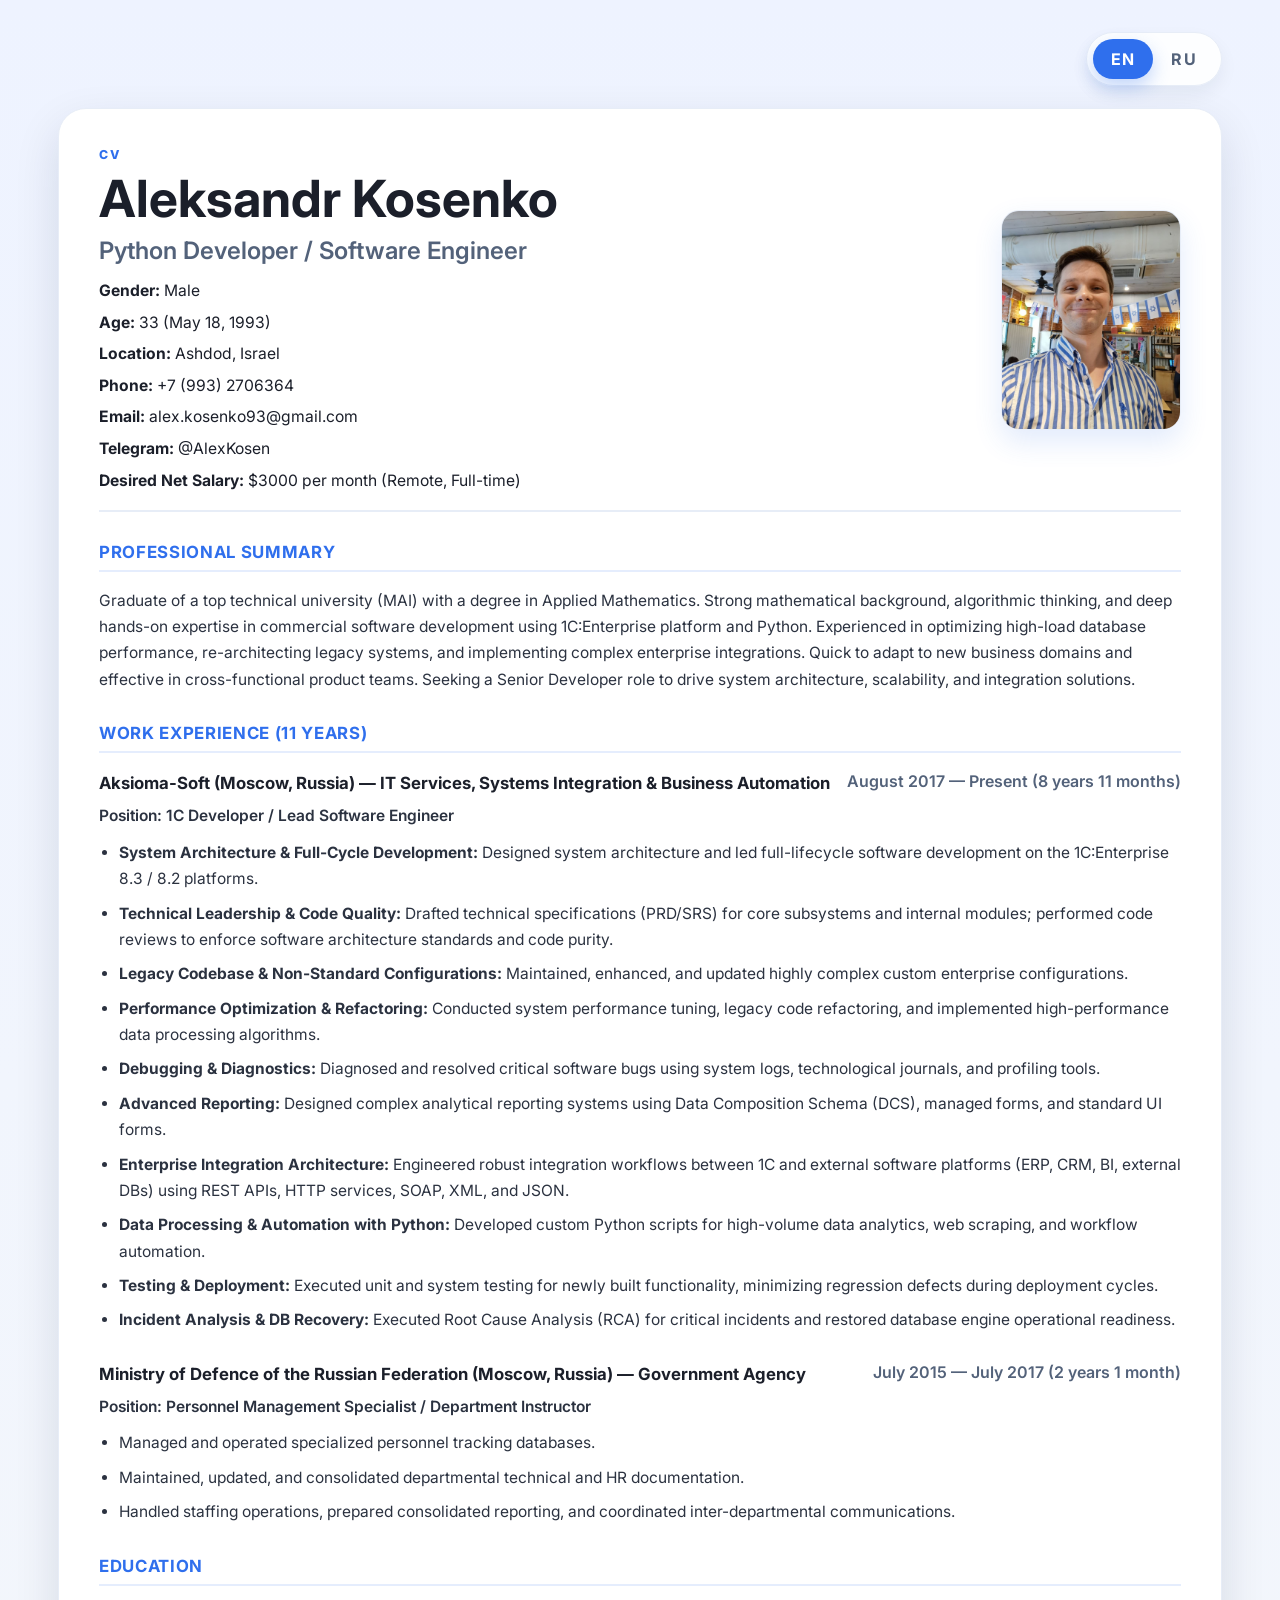
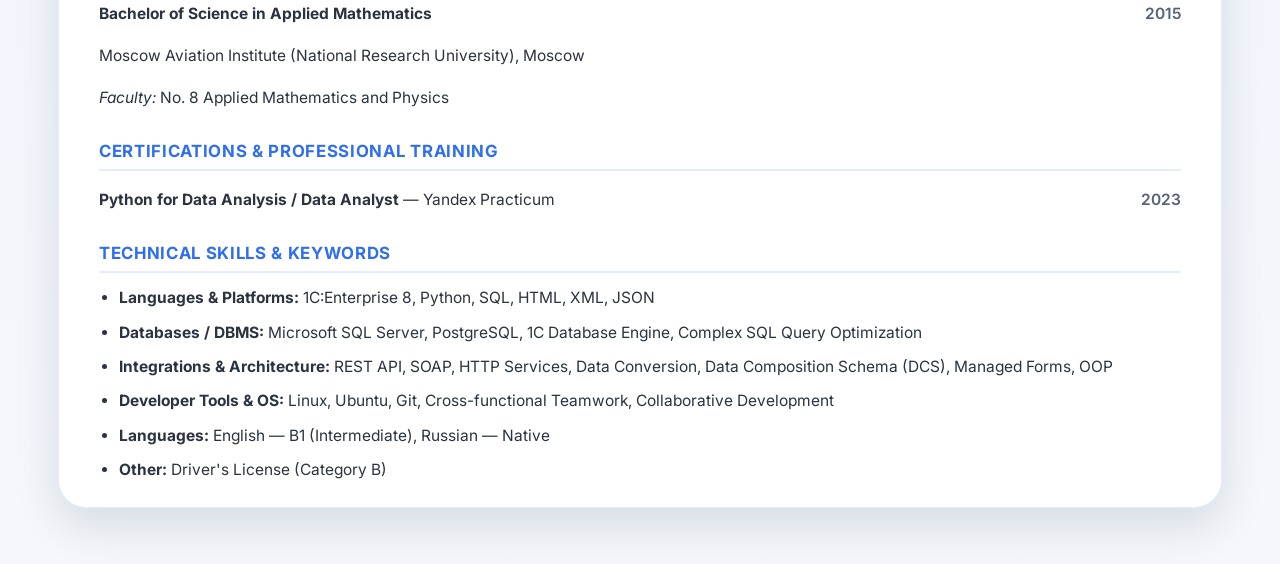
==== python/index.html @ 02d1997e "Init rep" ====
<!DOCTYPE html>
<html lang="en">
  <head>
    <meta charset="UTF-8" />
    <meta name="viewport" content="width=device-width, initial-scale=1.0" />
    <title>Python CV | Aleksandr Kosenko</title>
    <meta name="description" content="Python CV of Aleksandr Kosenko in English and Russian." />
    <link rel="preconnect" href="https://fonts.googleapis.com" />
    <link rel="preconnect" href="https://fonts.gstatic.com" crossorigin />
    <link
      href="https://fonts.googleapis.com/css2?family=Inter:wght@400;500;600;700;800&display=swap"
      rel="stylesheet"
    />
    <link rel="stylesheet" href="../styles.css" />
  </head>
  <body data-lang="en">
    <div class="page-shell">
      <header class="topbar">
        <div class="language-toggle" aria-label="Language selector">
          <button class="lang-btn active" data-lang-toggle="en" type="button" aria-pressed="true">EN</button>
          <button class="lang-btn" data-lang-toggle="ru" type="button" aria-pressed="false">RU</button>
        </div>
      </header>

      <main class="cv-card">
        <section class="lang-panel en active" aria-live="polite">
          <div class="profile-header">
            <div class="profile-copy">
              <p class="eyebrow">CV</p>
              <h1>Aleksandr Kosenko</h1>
              <h2>Python Developer / Software Engineer</h2>
              <ul class="contact-list">
                <li><span>Gender:</span> Male</li>
                <li><span>Age:</span> 33 (May 18, 1993)</li>
                <li><span>Location:</span> Ashdod, Israel</li>
                <li><span>Phone:</span> +7 (993) 2706364</li>
                <li><span>Email:</span> alex.kosenko93@gmail.com</li>
                <li><span>Telegram:</span> @AlexKosen</li>
                <li><span>Desired Net Salary:</span> $3000 per month (Remote, Full-time)</li>
              </ul>
            </div>
            <div class="portrait-wrap">
              <img src="../assets/photo_2026-08-07_17-17-31.jpg" alt="Aleksandr Kosenko portrait" />
            </div>
          </div>

          <section class="block">
            <h3>Professional Summary</h3>
            <p>
              Graduate of a top technical university (MAI) with a degree in Applied Mathematics.
              Strong mathematical background, algorithmic thinking, and deep hands-on expertise in
              commercial software development using 1C:Enterprise platform and Python. Experienced in
              optimizing high-load database performance, re-architecting legacy systems, and
              implementing complex enterprise integrations. Quick to adapt to new business domains and
              effective in cross-functional product teams. Seeking a Senior Developer role to drive
              system architecture, scalability, and integration solutions.
            </p>
          </section>

          <section class="block">
            <h3>Work Experience (11 Years)</h3>
            <div class="job">
              <div class="job-header">
                <h4>Aksioma-Soft (Moscow, Russia) — IT Services, Systems Integration &amp; Business Automation</h4>
                <span>August 2017 — Present (8 years 11 months)</span>
              </div>
              <p class="role">Position: 1C Developer / Lead Software Engineer</p>
              <ul>
                <li><strong>System Architecture &amp; Full-Cycle Development:</strong> Designed system architecture and led full-lifecycle software development on the 1C:Enterprise 8.3 / 8.2 platforms.</li>
                <li><strong>Technical Leadership &amp; Code Quality:</strong> Drafted technical specifications (PRD/SRS) for core subsystems and internal modules; performed code reviews to enforce software architecture standards and code purity.</li>
                <li><strong>Legacy Codebase &amp; Non-Standard Configurations:</strong> Maintained, enhanced, and updated highly complex custom enterprise configurations.</li>
                <li><strong>Performance Optimization &amp; Refactoring:</strong> Conducted system performance tuning, legacy code refactoring, and implemented high-performance data processing algorithms.</li>
                <li><strong>Debugging &amp; Diagnostics:</strong> Diagnosed and resolved critical software bugs using system logs, technological journals, and profiling tools.</li>
                <li><strong>Advanced Reporting:</strong> Designed complex analytical reporting systems using Data Composition Schema (DCS), managed forms, and standard UI forms.</li>
                <li><strong>Enterprise Integration Architecture:</strong> Engineered robust integration workflows between 1C and external software platforms (ERP, CRM, BI, external DBs) using REST APIs, HTTP services, SOAP, XML, and JSON.</li>
                <li><strong>Data Processing &amp; Automation with Python:</strong> Developed custom Python scripts for high-volume data analytics, web scraping, and workflow automation.</li>
                <li><strong>Testing &amp; Deployment:</strong> Executed unit and system testing for newly built functionality, minimizing regression defects during deployment cycles.</li>
                <li><strong>Incident Analysis &amp; DB Recovery:</strong> Executed Root Cause Analysis (RCA) for critical incidents and restored database engine operational readiness.</li>
              </ul>
            </div>

            <div class="job">
              <div class="job-header">
                <h4>Ministry of Defence of the Russian Federation (Moscow, Russia) — Government Agency</h4>
                <span>July 2015 — July 2017 (2 years 1 month)</span>
              </div>
              <p class="role">Position: Personnel Management Specialist / Department Instructor</p>
              <ul>
                <li>Managed and operated specialized personnel tracking databases.</li>
                <li>Maintained, updated, and consolidated departmental technical and HR documentation.</li>
                <li>Handled staffing operations, prepared consolidated reporting, and coordinated inter-departmental communications.</li>
              </ul>
            </div>
          </section>

          <section class="block">
            <h3>Education</h3>
            <p><strong>Bachelor of Science in Applied Mathematics</strong> <span class="float-right">2015</span></p>
            <p>Moscow Aviation Institute (National Research University), Moscow</p>
            <p><em>Faculty:</em> No. 8 Applied Mathematics and Physics</p>
          </section>

          <section class="block">
            <h3>Certifications &amp; Professional Training</h3>
            <p><strong>Python for Data Analysis / Data Analyst</strong> — Yandex Practicum <span class="float-right">2023</span></p>
          </section>

          <section class="block">
            <h3>Technical Skills &amp; Keywords</h3>
            <ul>
              <li><strong>Languages &amp; Platforms:</strong> 1C:Enterprise 8, Python, SQL, HTML, XML, JSON</li>
              <li><strong>Databases / DBMS:</strong> Microsoft SQL Server, PostgreSQL, 1C Database Engine, Complex SQL Query Optimization</li>
              <li><strong>Integrations &amp; Architecture:</strong> REST API, SOAP, HTTP Services, Data Conversion, Data Composition Schema (DCS), Managed Forms, OOP</li>
              <li><strong>Developer Tools &amp; OS:</strong> Linux, Ubuntu, Git, Cross-functional Teamwork, Collaborative Development</li>
              <li><strong>Languages:</strong> English — B1 (Intermediate), Russian — Native</li>
              <li><strong>Other:</strong> Driver's License (Category B)</li>
            </ul>
          </section>
        </section>

        <section class="lang-panel ru" aria-live="polite">
          <div class="profile-header">
            <div class="profile-copy">
              <p class="eyebrow">Резюме</p>
              <h1>Александр Косенко</h1>
              <h2>Python Developer / Software Engineer</h2>
              <ul class="contact-list">
                <li><span>Пол:</span> Мужчина</li>
                <li><span>Возраст:</span> 33 (18 мая 1993)</li>
                <li><span>Местоположение:</span> Ашдод, Израиль</li>
                <li><span>Телефон:</span> +7 (993) 2706364</li>
                <li><span>Email:</span> alex.kosenko93@gmail.com</li>
                <li><span>Telegram:</span> @AlexKosen</li>
                <li><span>Желаемая чистая зарплата:</span> $3000 в месяц (Удалённо, Full-time)</li>
              </ul>
            </div>
            <div class="portrait-wrap">
              <img src="../assets/photo_2026-08-07_17-17-31.jpg" alt="Портрет Александра Косенко" />
            </div>
          </div>

          <section class="block">
            <h3>Профессиональное резюме</h3>
            <p>
              Выпускник ведущего технического университета (МАИ) по специальности «Прикладная
              математика». Сильная математическая подготовка, алгоритмическое мышление и глубокий
              практический опыт коммерческой разработки на платформе 1C:Предприятие и в Python.
              Опыт оптимизации производительности высоконагруженных баз данных, реархитектуризации
              устаревших систем и реализации сложных корпоративных интеграций. Быстро адаптируюсь к
              новым бизнес-сферам и эффективно работаю в кросс-функциональных продуктовых командах.
              Ищу роль Senior Developer для развития архитектуры систем, масштабируемости и
              интеграционных решений.
            </p>
          </section>

          <section class="block">
            <h3>Опыт работы (11 лет)</h3>
            <div class="job">
              <div class="job-header">
                <h4>Aksioma-Soft (Москва, Россия) — IT-сервисы, системная интеграция и автоматизация бизнеса</h4>
                <span>Август 2017 — настоящее время (8 лет 11 месяцев)</span>
              </div>
              <p class="role">Должность: 1C Developer / Lead Software Engineer</p>
              <ul>
                <li><strong>Архитектура систем и полный цикл разработки:</strong> Разрабатывал архитектуру систем и вел полный цикл разработки на платформах 1C:Предприятие 8.3 / 8.2.</li>
                <li><strong>Техническое лидерство и качество кода:</strong> Составлял технические спецификации (PRD/SRS) для ключевых подсистем и внутренних модулей; проводил code review для соблюдения стандартов архитектуры и чистоты кода.</li>
                <li><strong>Устаревшие кодовые базы и нестандартные конфигурации:</strong> Поддерживал, развивал и обновлял сложные кастомные конфигурации предприятий.</li>
                <li><strong>Оптимизация производительности и рефакторинг:</strong> Проводил tuning систем, рефакторинг legacy-кода и внедрение высокопроизводительных алгоритмов обработки данных.</li>
                <li><strong>Отладка и диагностика:</strong> Диагностировал и устранял критические ошибки с помощью системных журналов, технологических журналов и профилирования.</li>
                <li><strong>Расширенная аналитика и отчётность:</strong> Разрабатывал сложные системы аналитических отчётов с использованием DCS, управляемых форм и стандартных UI-форм.</li>
                <li><strong>Архитектура корпоративных интеграций:</strong> Создавал надёжные интеграционные сценарии между 1C и внешними системами (ERP, CRM, BI, внешние БД) с помощью REST API, HTTP-сервисов, SOAP, XML и JSON.</li>
                <li><strong>Обработка данных и автоматизация на Python:</strong> Разрабатывал кастомные Python-скрипты для анализа больших объёмов данных, парсинга веб-сайтов и автоматизации рабочих процессов.</li>
                <li><strong>Тестирование и деплой:</strong> Проводил unit- и system-тестирование нового функционала, сокращая количество регрессионных ошибок при релизах.</li>
                <li><strong>Анализ инцидентов и восстановление БД:</strong> Проводил RCA для критических инцидентов и восстанавливал работоспособность СУБД.</li>
              </ul>
            </div>

            <div class="job">
              <div class="job-header">
                <h4>Министерство обороны РФ (Москва, Россия) — Государственное учреждение</h4>
                <span>Июль 2015 — Июль 2017 (2 года 1 месяц)</span>
              </div>
              <p class="role">Должность: Специалист по управлению персоналом / инструктор отдела</p>
              <ul>
                <li>Управлял и обслуживал специализированные базы данных учёта персонала.</li>
                <li>Поддерживал, обновлял и consolidating departmental technical and HR documentation.</li>
                <li>Осуществлял кадровые операции, готовил сводные отчёты и координировал взаимодействие между подразделениями.</li>
              </ul>
            </div>
          </section>

          <section class="block">
            <h3>Образование</h3>
            <p><strong>Бакалавр прикладной математики</strong> <span class="float-right">2015</span></p>
            <p>Московский авиационный институт (национальный исследовательский университет), Москва</p>
            <p><em>Факультет:</em> № 8 Прикладной математики и физики</p>
          </section>

          <section class="block">
            <h3>Сертификаты и профессиональное обучение</h3>
            <p><strong>Python for Data Analysis / Data Analyst</strong> — Yandex Practicum <span class="float-right">2023</span></p>
          </section>

          <section class="block">
            <h3>Технические навыки и ключевые слова</h3>
            <ul>
              <li><strong>Языки и платформы:</strong> 1C:Предприятие 8, Python, SQL, HTML, XML, JSON</li>
              <li><strong>Базы данных / СУБД:</strong> Microsoft SQL Server, PostgreSQL, 1C Database Engine, сложная оптимизация SQL-запросов</li>
              <li><strong>Интеграции и архитектура:</strong> REST API, SOAP, HTTP Services, Data Conversion, Data Composition Schema (DCS), Managed Forms, OOP</li>
              <li><strong>Инструменты разработчика и ОС:</strong> Linux, Ubuntu, Git, работа в кросс-функциональных командах, совместная разработка</li>
              <li><strong>Языки:</strong> Английский — B1 (средний), Русский — родной</li>
              <li><strong>Другое:</strong> Водительские права (категория B)</li>
            </ul>
          </section>
        </section>
      </main>
    </div>

    <script src="../script.js"></script>
  </body>
</html>
---- styles.css ----
:root {
  --bg: #f4f7fb;
  --card: #ffffff;
  --text: #1b1f2a;
  --muted: #53627a;
  --primary: #2f6fed;
  --primary-soft: rgba(47, 111, 237, 0.12);
  --line: #e7edf7;
  --shadow: 0 18px 46px rgba(11, 25, 58, 0.12);
}

* {
  box-sizing: border-box;
}

html {
  scroll-behavior: smooth;
}

body {
  margin: 0;
  min-height: 100vh;
  font-family: "Inter", sans-serif;
  background: linear-gradient(180deg, #eef3ff 0%, var(--bg) 100%);
  color: var(--text);
}

img {
  max-width: 100%;
  display: block;
}

button {
  font: inherit;
}

.page-shell {
  max-width: 1200px;
  margin: 0 auto;
  padding: 32px 18px 56px;
}

.topbar {
  display: flex;
  justify-content: flex-end;
  margin-bottom: 22px;
}

.language-toggle {
  display: inline-flex;
  padding: 6px;
  border-radius: 999px;
  background: rgba(255, 255, 255, 0.9);
  border: 1px solid var(--line);
  box-shadow: 0 8px 18px rgba(17, 31, 58, 0.06);
}

.lang-btn {
  border: none;
  background: transparent;
  color: var(--muted);
  border-radius: 999px;
  padding: 10px 18px;
  cursor: pointer;
  font-weight: 700;
  letter-spacing: 0.08em;
  transition: all 0.2s ease;
}

.lang-btn.active {
  background: var(--primary);
  color: #fff;
  box-shadow: 0 8px 18px rgba(47, 111, 237, 0.28);
}

.cv-card {
  background: var(--card);
  border: 1px solid var(--line);
  border-radius: 28px;
  box-shadow: var(--shadow);
  padding: 38px 40px 24px;
}

.lang-panel {
  display: none;
}

.lang-panel.active {
  display: block;
}

.profile-header {
  display: flex;
  justify-content: space-between;
  align-items: center;
  gap: 28px;
  padding-bottom: 18px;
  border-bottom: 2px solid var(--line);
}

.eyebrow {
  margin: 0 0 8px;
  color: var(--primary);
  font-size: 0.77rem;
  font-weight: 800;
  letter-spacing: 0.14em;
  text-transform: uppercase;
}

h1 {
  margin: 0;
  font-size: clamp(2.3rem, 4vw, 3.25rem);
  line-height: 1.1;
}

h2 {
  margin: 10px 0 14px;
  font-size: clamp(1.1rem, 2vw, 1.5rem);
  color: var(--muted);
  font-weight: 600;
}

.contact-list {
  list-style: none;
  padding: 0;
  margin: 0;
  display: grid;
  gap: 8px;
  font-size: 0.98rem;
}

.contact-list li {
  line-height: 1.5;
}

.contact-list span {
  font-weight: 700;
}

.portrait-wrap {
  flex-shrink: 0;
  width: 180px;
  height: 220px;
  border-radius: 18px;
  overflow: hidden;
  background: linear-gradient(135deg, var(--primary-soft), #e8f0ff);
  border: 1px solid var(--line);
  box-shadow: 0 12px 28px rgba(47, 111, 237, 0.14);
}

.portrait-wrap img {
  width: 100%;
  height: 100%;
  object-fit: cover;
}

.block {
  margin-top: 30px;
}

.block h3 {
  margin: 0 0 12px;
  padding-bottom: 8px;
  border-bottom: 2px solid var(--primary-soft);
  color: var(--primary);
  font-size: 1.05rem;
  letter-spacing: 0.04em;
  text-transform: uppercase;
}

.block p,
.block li {
  color: #2b3240;
  line-height: 1.7;
  font-size: 0.97rem;
}

.block ul {
  margin: 0;
  padding-left: 20px;
  display: grid;
  gap: 8px;
}

.job {
  margin-top: 18px;
}

.job + .job {
  margin-top: 28px;
}

.job-header {
  display: flex;
  justify-content: space-between;
  gap: 12px;
  align-items: flex-start;
  margin-bottom: 8px;
}

.job-header h4 {
  margin: 0;
  font-size: 1.05rem;
  line-height: 1.45;
}

.job-header span,
.role,
.float-right {
  color: var(--muted);
  font-weight: 600;
}

.role {
  margin: 8px 0 10px;
}

.float-right {
  float: right;
}

@media (max-width: 760px) {
  .page-shell {
    padding: 18px 14px 36px;
  }

  .cv-card {
    padding: 20px 18px 18px;
    border-radius: 18px;
  }

  .profile-header {
    flex-direction: column;
    align-items: flex-start;
  }

  .portrait-wrap {
    width: 140px;
    height: 180px;
  }

  .job-header {
    flex-direction: column;
  }
}
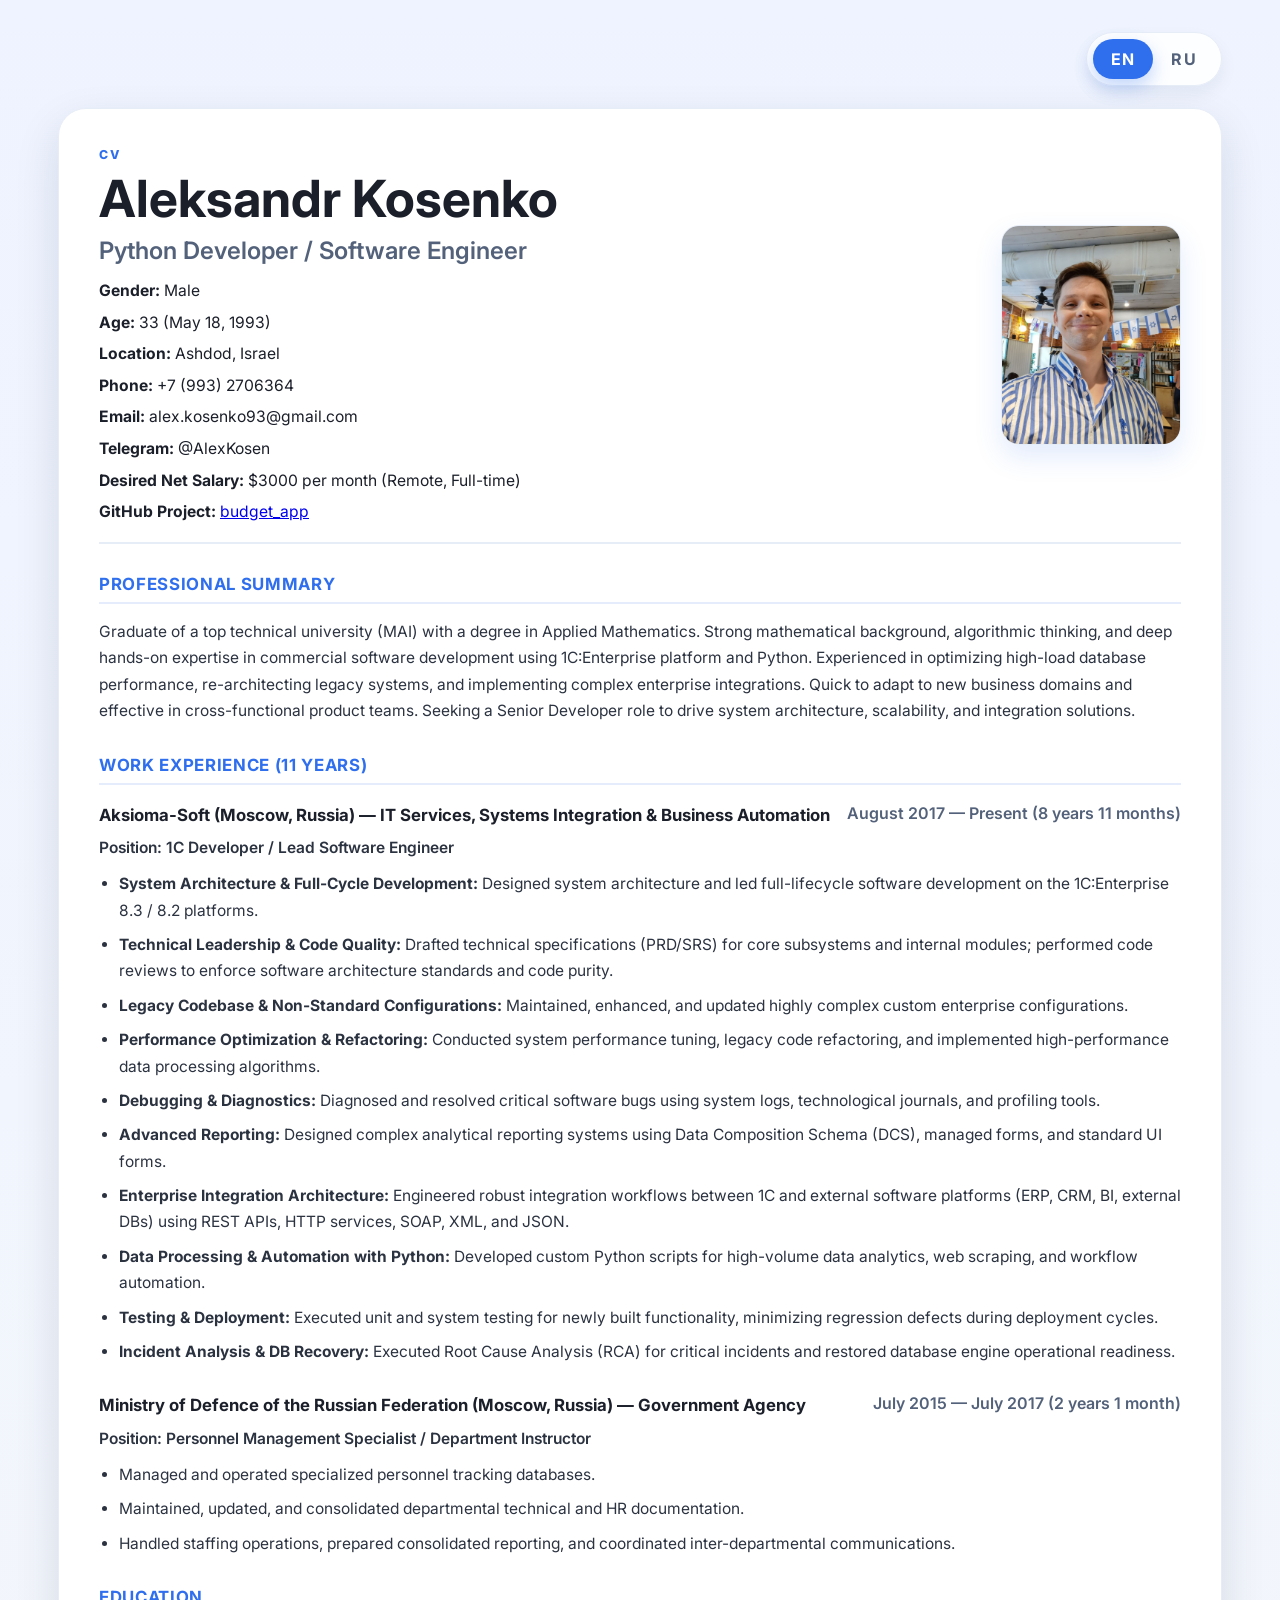
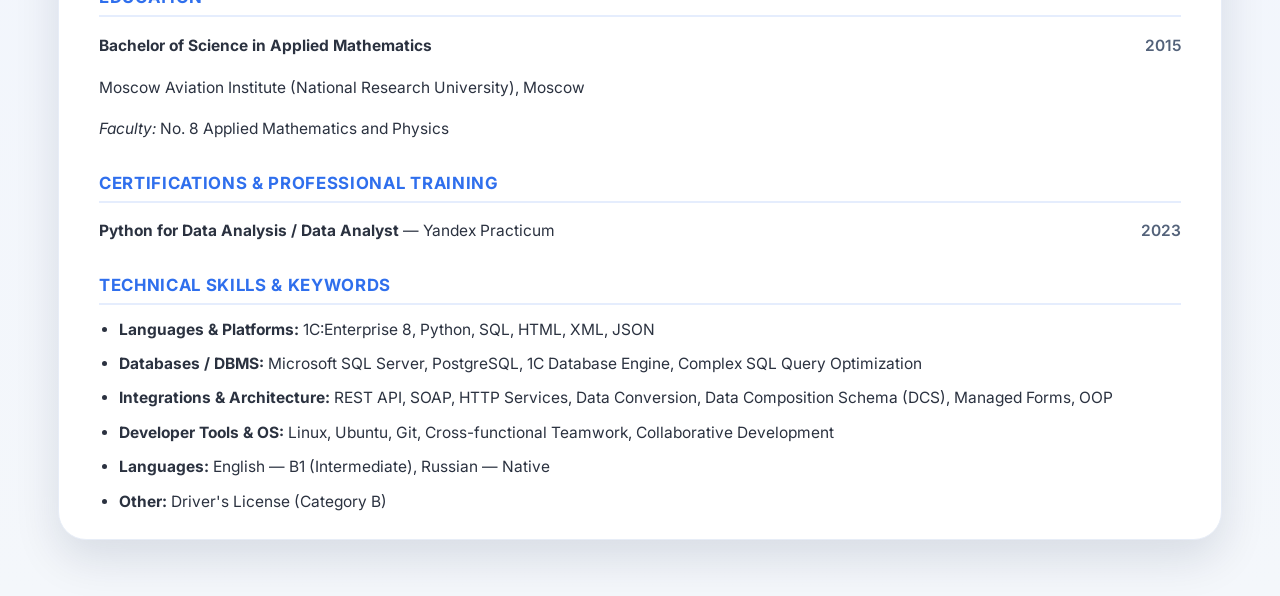
==== commit a58a611e: "Added link to budget app project" ====
--- a/python/index.html
+++ b/python/index.html
@@ -37,6 +37,7 @@
                 <li><span>Email:</span> alex.kosenko93@gmail.com</li>
                 <li><span>Telegram:</span> @AlexKosen</li>
                 <li><span>Desired Net Salary:</span> $3000 per month (Remote, Full-time)</li>
+                <li><span>GitHub Project:</span> <a href="https://github.com/alexkosenko93-tech/budget_app" target="_blank" rel="noreferrer">budget_app</a></li>
               </ul>
             </div>
             <div class="portrait-wrap">
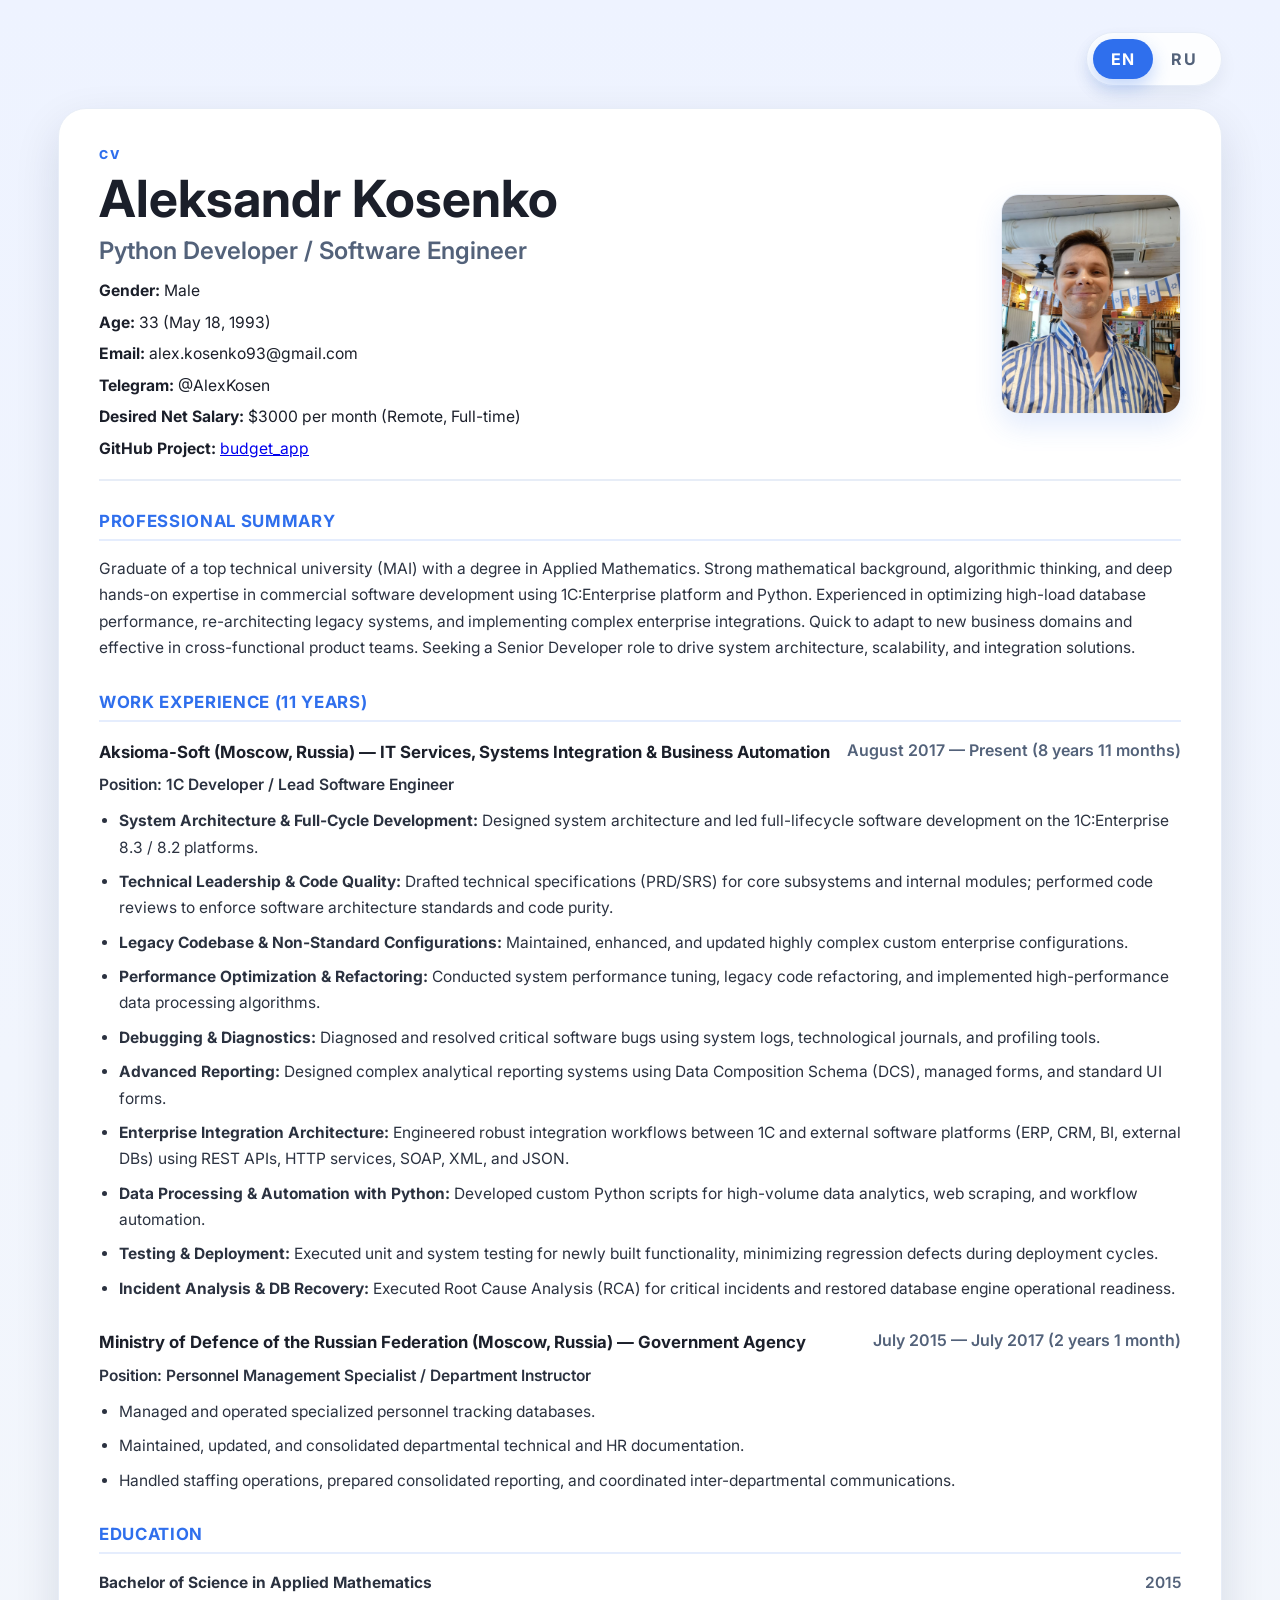
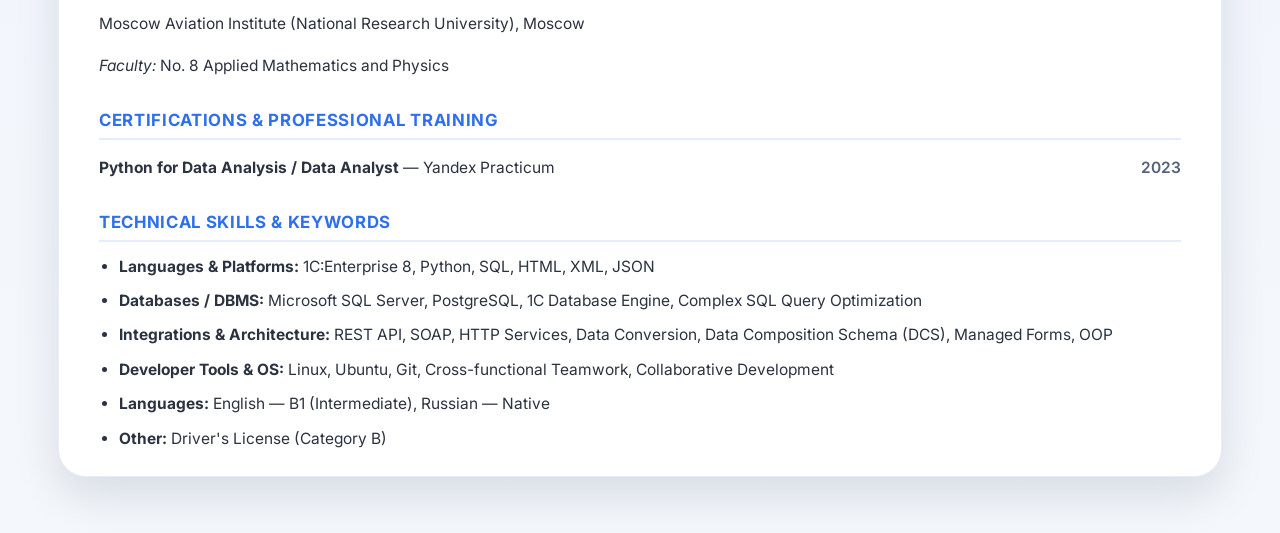
==== commit d2bdbb3d: "Location and phone numder hidden" ====
--- a/python/index.html
+++ b/python/index.html
@@ -32,8 +32,8 @@
               <ul class="contact-list">
                 <li><span>Gender:</span> Male</li>
                 <li><span>Age:</span> 33 (May 18, 1993)</li>
-                <li><span>Location:</span> Ashdod, Israel</li>
-                <li><span>Phone:</span> +7 (993) 2706364</li>
+                <!-- <li><span>Location:</span> Ashdod, Israel</li> -->
+                <!-- <li><span>Phone:</span> +7 (993) 2706364</li> -->
                 <li><span>Email:</span> alex.kosenko93@gmail.com</li>
                 <li><span>Telegram:</span> @AlexKosen</li>
                 <li><span>Desired Net Salary:</span> $3000 per month (Remote, Full-time)</li>
@@ -128,8 +128,8 @@
               <ul class="contact-list">
                 <li><span>Пол:</span> Мужчина</li>
                 <li><span>Возраст:</span> 33 (18 мая 1993)</li>
-                <li><span>Местоположение:</span> Ашдод, Израиль</li>
-                <li><span>Телефон:</span> +7 (993) 2706364</li>
+                <!-- <li><span>Местоположение:</span> Ашдod, Израиль</li> -->
+                <!-- <li><span>Телефон:</span> +7 (993) 2706364</li> -->
                 <li><span>Email:</span> alex.kosenko93@gmail.com</li>
                 <li><span>Telegram:</span> @AlexKosen</li>
                 <li><span>Желаемая чистая зарплата:</span> $3000 в месяц (Удалённо, Full-time)</li>
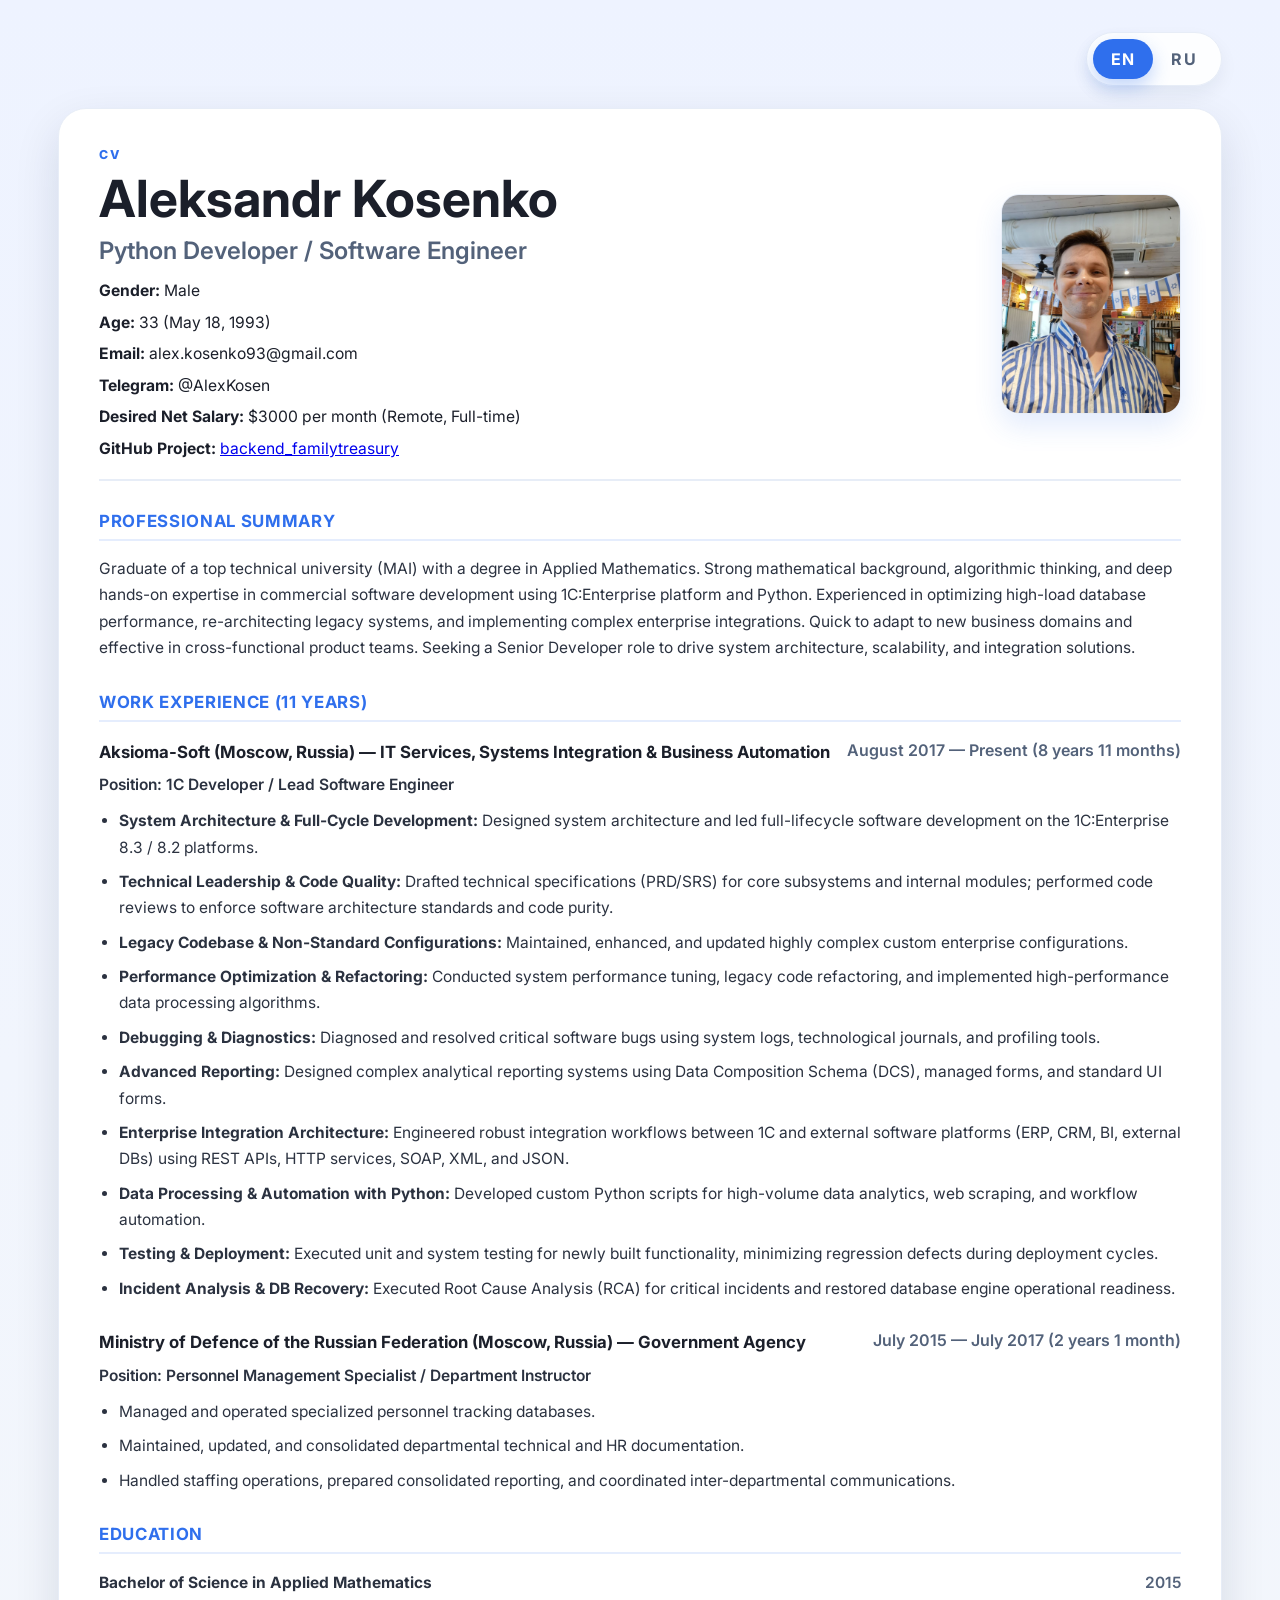
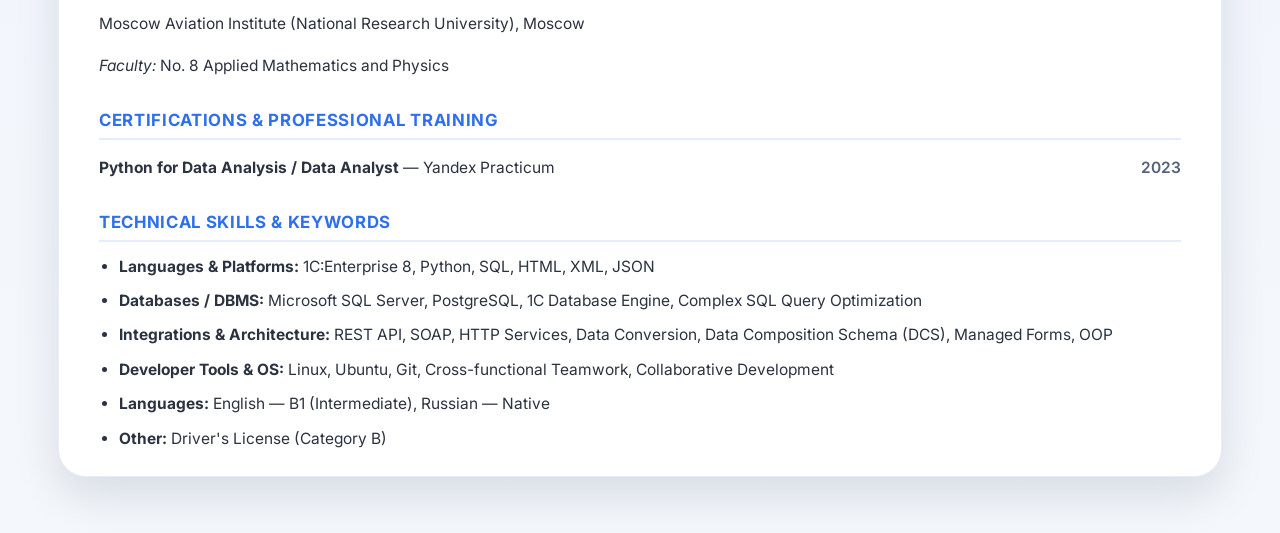
==== commit 635cfc26: "Changed link to github" ====
--- a/python/index.html
+++ b/python/index.html
@@ -37,7 +37,7 @@
                 <li><span>Email:</span> alex.kosenko93@gmail.com</li>
                 <li><span>Telegram:</span> @AlexKosen</li>
                 <li><span>Desired Net Salary:</span> $3000 per month (Remote, Full-time)</li>
-                <li><span>GitHub Project:</span> <a href="https://github.com/alexkosenko93-tech/budget_app" target="_blank" rel="noreferrer">budget_app</a></li>
+                <li><span>GitHub Project:</span> <a href="https://github.com/alexkosenko93-tech/backend_familytreasury" target="_blank" rel="noreferrer">backend_familytreasury</a></li>
               </ul>
             </div>
             <div class="portrait-wrap">
